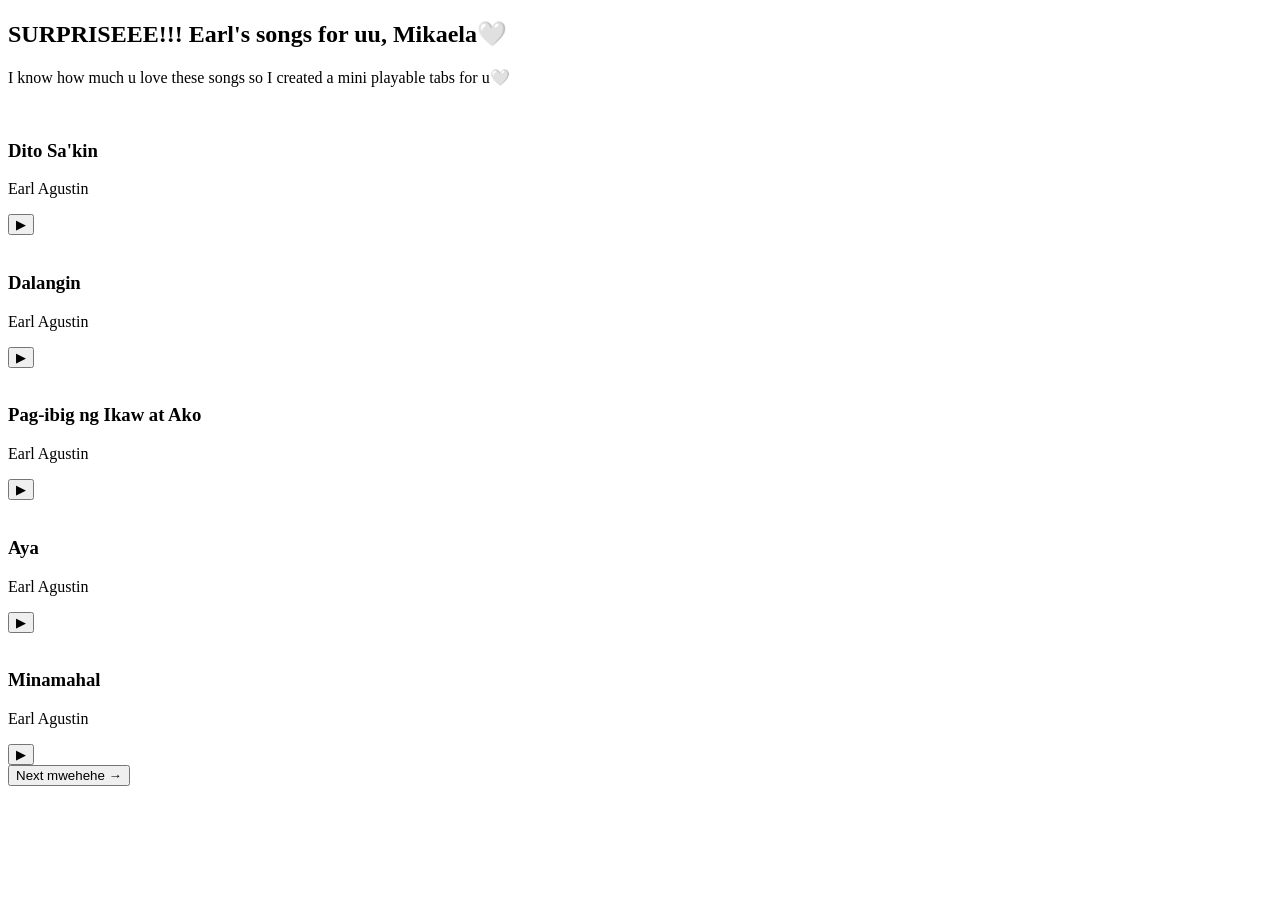
==== wenz2.html @ 4a6aba59 "Add files via upload" ====
<!DOCTYPE html>
<html lang="en">
<head>
<meta charset="UTF-8">
<meta name="viewport" content="width=device-width, initial-scale=1.0">
<title>Playlist</title>
<link rel="stylesheet" href="wenz2.css">
</head>
<body>

<div class="phone-frame">
    <h2 class="title">SURPRISEEE!!!
        Earl's songs for uu, Mikaela🤍</h2>
    <p class="subtitle">I know how much u love these songs so I created a mini playable tabs for u🤍</p>

    <div class="songs-grid">

        <div class="song">
            <img src="earl 1.jpg" alt="">
            <div class="info">
                <h3>Dito Sa'kin</h3>
                <p>Earl Agustin</p>
            </div>
            <button onclick="toggle('a1', this)">▶</button>
            <audio id="a1" src="ditosakin.mp3"></audio>
        </div>

        <div class="song">
            <img src="earl2.jpg" alt="">
            <div class="info">
                <h3>Dalangin</h3>
                <p>Earl Agustin</p>
            </div>
            <button onclick="toggle('a2', this)">▶</button>
            <audio id="a2" src="dalangin.mp3"></audio>
        </div>

        <div class="song">
            <img src="earl5.jpg" alt="">
            <div class="info">
                <h3>Pag-ibig ng Ikaw at Ako</h3>
                <p>Earl Agustin</p>
            </div>
            <button onclick="toggle('a3', this)">▶</button>
            <audio id="a3" src="pagibig.mp3"></audio>
        </div>

        <div class="song">
            <img src="earl4.jpg" alt="">
            <div class="info">
                <h3>Aya</h3>
                <p>Earl Agustin</p>
            </div>
            <button onclick="toggle('a4', this)">▶</button>
            <audio id="a4" src="aya.mp3"></audio>
        </div>

        <div class="song">
            <img src="earl4.jpg" alt="">
            <div class="info">
                <h3>Minamahal</h3>
                <p>Earl Agustin</p>
            </div>
            <button onclick="toggle('a5', this)">▶</button>
            <audio id="a5" src="minamahal.mp3"></audio>
        </div>

    </div>

    <!-- 🔥 NEXT PAGE BUTTON -->
    <button class="next-btn" onclick="goNext()">Next mwehehe →</button>
</div>

<div id="sparkles"></div>

<script>
function toggle(id, btn) {
    const audio = document.getElementById(id);

    document.querySelectorAll("audio").forEach(a => {
        if (a.id !== id) {
            a.pause();
            a.currentTime = 0;
        }
    });

    document.querySelectorAll(".song").forEach(s => {
        s.classList.remove("playing");
    });

    document.querySelectorAll(".song button").forEach(b => {
        b.innerText = "▶";
    });

    if (audio.paused) {
        audio.play();
        btn.innerText = "⏸";
        btn.closest(".song").classList.add("playing");
    } else {
        audio.pause();
        btn.innerText = "▶";
    }
}

/* NEXT PAGE */
function goNext() {
    window.location.href = "wenz3.html";
}

/* sparkles */
function createSparkle() {
    const sparkle = document.createElement("div");
    sparkle.classList.add("sparkle");

    sparkle.style.left = Math.random() * window.innerWidth + "px";
    sparkle.style.top = Math.random() * window.innerHeight + "px";

    document.body.appendChild(sparkle);

    setTimeout(() => sparkle.remove(), 2000);
}

setInterval(createSparkle, 700);
</script>
<div class="disco-wrapper">

    <div class="light-rays"></div>

    <div class="disco-ball">
        <div class="shine"></div>
    </div>

</div>
</body>
</html>
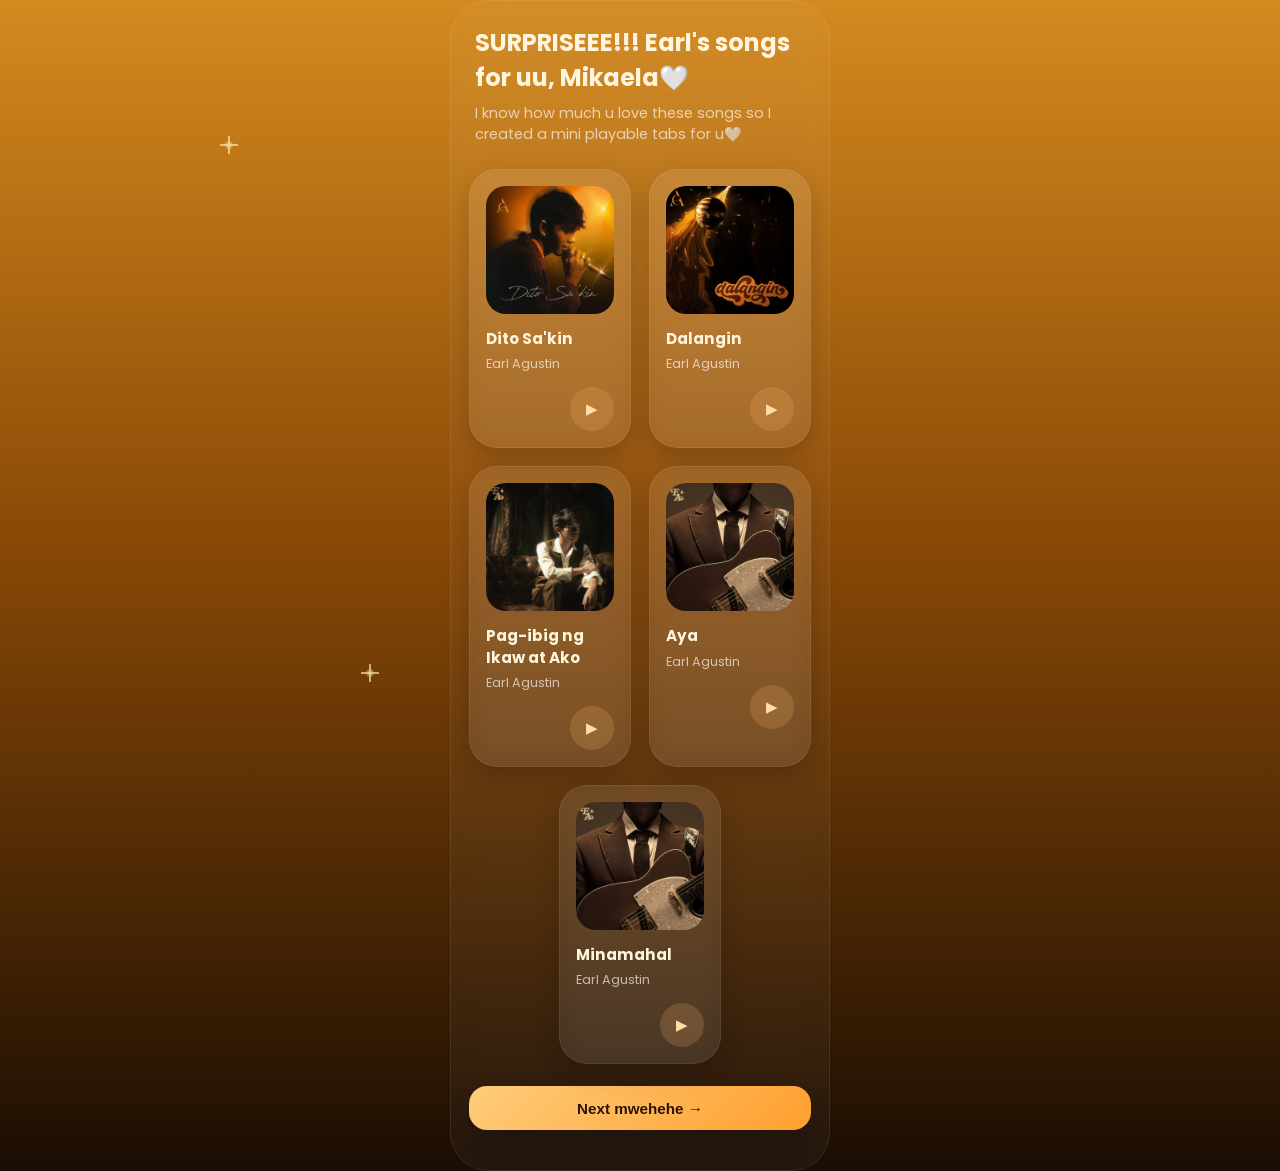
==== commit addcb02c: "Update wenz2.html" ====
--- a/wenz2.html
+++ b/wenz2.html
@@ -122,14 +122,7 @@
 
 setInterval(createSparkle, 700);
 </script>
-<div class="disco-wrapper">
-
-    <div class="light-rays"></div>
-
-    <div class="disco-ball">
-        <div class="shine"></div>
-    </div>
 
 </div>
 </body>
-</html>+</html>
--- a/wenz2.css
+++ b/wenz2.css
@@ -0,0 +1,243 @@
+@import url('https://fonts.googleapis.com/css2?family=Poppins:wght@300;500;700&display=swap');
+
+/* ===== BODY ===== */
+* {
+    box-sizing: border-box;
+}
+
+body {
+    margin: 0;
+    font-family: 'Poppins', sans-serif;
+    min-height: 100vh;
+    display: flex;
+    justify-content: center;
+    align-items: center;
+    background:
+        linear-gradient(
+            180deg,
+            #d48a1f 0%,
+            #8c4a06 45%,
+            #1a0d03 100%
+        );
+    overflow-x: hidden;
+    position: relative;
+}
+
+/* ===== PHONE FRAME ===== */
+.phone-frame {
+    width: 380px;
+    max-width: 95%;
+    padding: 24px 0 40px;
+    border-radius: 38px;
+    background: rgba(255,255,255,0.04);
+    border: 1px solid rgba(255,255,255,0.08);
+    backdrop-filter: blur(12px);
+    position: relative;
+    z-index: 2;
+}
+
+/* ===== TITLE ===== */
+.title {
+    margin: 0 24px 8px;
+    color: #fff4dc;
+    font-size: 1.5rem;
+    font-weight: 700;
+}
+
+.subtitle {
+    margin: 0 24px 24px;
+    color: rgba(255,255,255,0.65);
+    font-size: 0.9rem;
+}
+
+/* ===== SONG GRID (SIDE BY SIDE FLEX) ===== */
+.songs-grid {
+    display: flex;
+    flex-wrap: wrap;
+    gap: 18px;
+    padding: 0 18px;
+    justify-content: center;
+}
+
+/* ===== APPLE MUSIC STYLE CARD ===== */
+.song {
+    width: calc(50% - 9px);
+    min-width: 155px;
+    padding: 16px;
+    border-radius: 28px;
+    background: rgba(255,255,255,0.07);
+    border: 1px solid rgba(255,255,255,0.08);
+    box-shadow:
+        0 10px 24px rgba(0,0,0,0.18),
+        inset 0 0 10px rgba(255,255,255,0.02);
+    backdrop-filter: blur(12px);
+
+    display: flex;
+    flex-direction: column;
+    gap: 14px;
+
+    transition: 0.3s ease;
+}
+
+.song:hover {
+    transform: translateY(-4px);
+    background: rgba(255, 190, 110, 0.08);
+}
+
+/* ===== ALBUM COVER ===== */
+.song img {
+    width: 100%;
+    aspect-ratio: 1 / 1;
+    border-radius: 20px;
+    object-fit: cover;
+    display: block;
+}
+
+/* ===== TEXT ===== */
+.info h3 {
+    margin: 0;
+    font-size: 0.95rem;
+    color: #fff4dc;
+    line-height: 1.4;
+}
+
+.info p {
+    margin: 6px 0 0;
+    font-size: 0.8rem;
+    color: rgba(255,255,255,0.65);
+}
+
+/* ===== PLAY BUTTON ===== */
+button {
+    width: 44px;
+    height: 44px;
+    border: none;
+    border-radius: 50%;
+    background: rgba(255, 190, 110, 0.18);
+    color: #ffdca8;
+    cursor: pointer;
+    font-size: 15px;
+    align-self: flex-end;
+    transition: 0.25s ease;
+}
+
+button:hover {
+    background: rgba(255, 190, 110, 0.35);
+    transform: scale(1.08);
+}
+
+/* ===== SPARKLES ===== */
+.sparkle {
+    position: absolute;
+    width: 10px;
+    height: 10px;
+    background: radial-gradient(
+        circle,
+        #fff6cc 0%,
+        rgba(255,255,255,0) 70%
+    );
+    border-radius: 50%;
+    opacity: 0.8;
+    animation: sparkleAnim 2s ease-in-out infinite;
+    pointer-events: none;
+    z-index: 1;
+}
+
+.sparkle::before,
+.sparkle::after {
+    content: "";
+    position: absolute;
+    background: rgba(255, 240, 180, 0.8);
+}
+
+.sparkle::before {
+    width: 2px;
+    height: 18px;
+    left: 50%;
+    top: -4px;
+    transform: translateX(-50%);
+}
+
+.sparkle::after {
+    width: 18px;
+    height: 2px;
+    top: 50%;
+    left: -4px;
+    transform: translateY(-50%);
+}
+
+@keyframes sparkleAnim {
+    0%, 100% {
+        opacity: 0.2;
+        transform: scale(0.8);
+    }
+    50% {
+        opacity: 1;
+        transform: scale(1.2);
+    }
+}
+
+/* ===== MOBILE ===== */
+@media (max-width: 480px) {
+    .song {
+        width: 100%;
+    }
+}
+
+.next-btn {
+    margin-top: 22px;
+    width: calc(100% - 36px);
+    margin-left: 18px;
+    padding: 14px;
+    border: none;
+    border-radius: 18px;
+    background: linear-gradient(135deg, #ffcc7a, #ff9f2f);
+    color: #2b1400;
+    font-weight: 600;
+    font-size: 0.95rem;
+    cursor: pointer;
+    transition: 0.25s ease;
+    box-shadow: 0 8px 20px rgba(0,0,0,0.25);
+}
+
+.next-btn:hover {
+    transform: translateY(-2px);
+    filter: brightness(1.05);
+}
+
+/* ===== PAGE FADE IN ===== */
+.phone-frame {
+    animation: fadeIn 0.8s ease forwards;
+}
+
+@keyframes fadeIn {
+    from {
+        opacity: 0;
+        transform: translateY(15px);
+    }
+    to {
+        opacity: 1;
+        transform: translateY(0);
+    }
+}
+
+/* ===== SONG STAGGER ANIMATION ===== */
+.song {
+    opacity: 0;
+    transform: translateY(20px);
+    animation: songFade 0.6s ease forwards;
+}
+
+.song:nth-child(1) { animation-delay: 0.2s; }
+.song:nth-child(2) { animation-delay: 0.35s; }
+.song:nth-child(3) { animation-delay: 0.5s; }
+.song:nth-child(4) { animation-delay: 0.65s; }
+.song:nth-child(5) { animation-delay: 0.8s; }
+
+@keyframes songFade {
+    to {
+        opacity: 1;
+        transform: translateY(0);
+    }
+}
+
